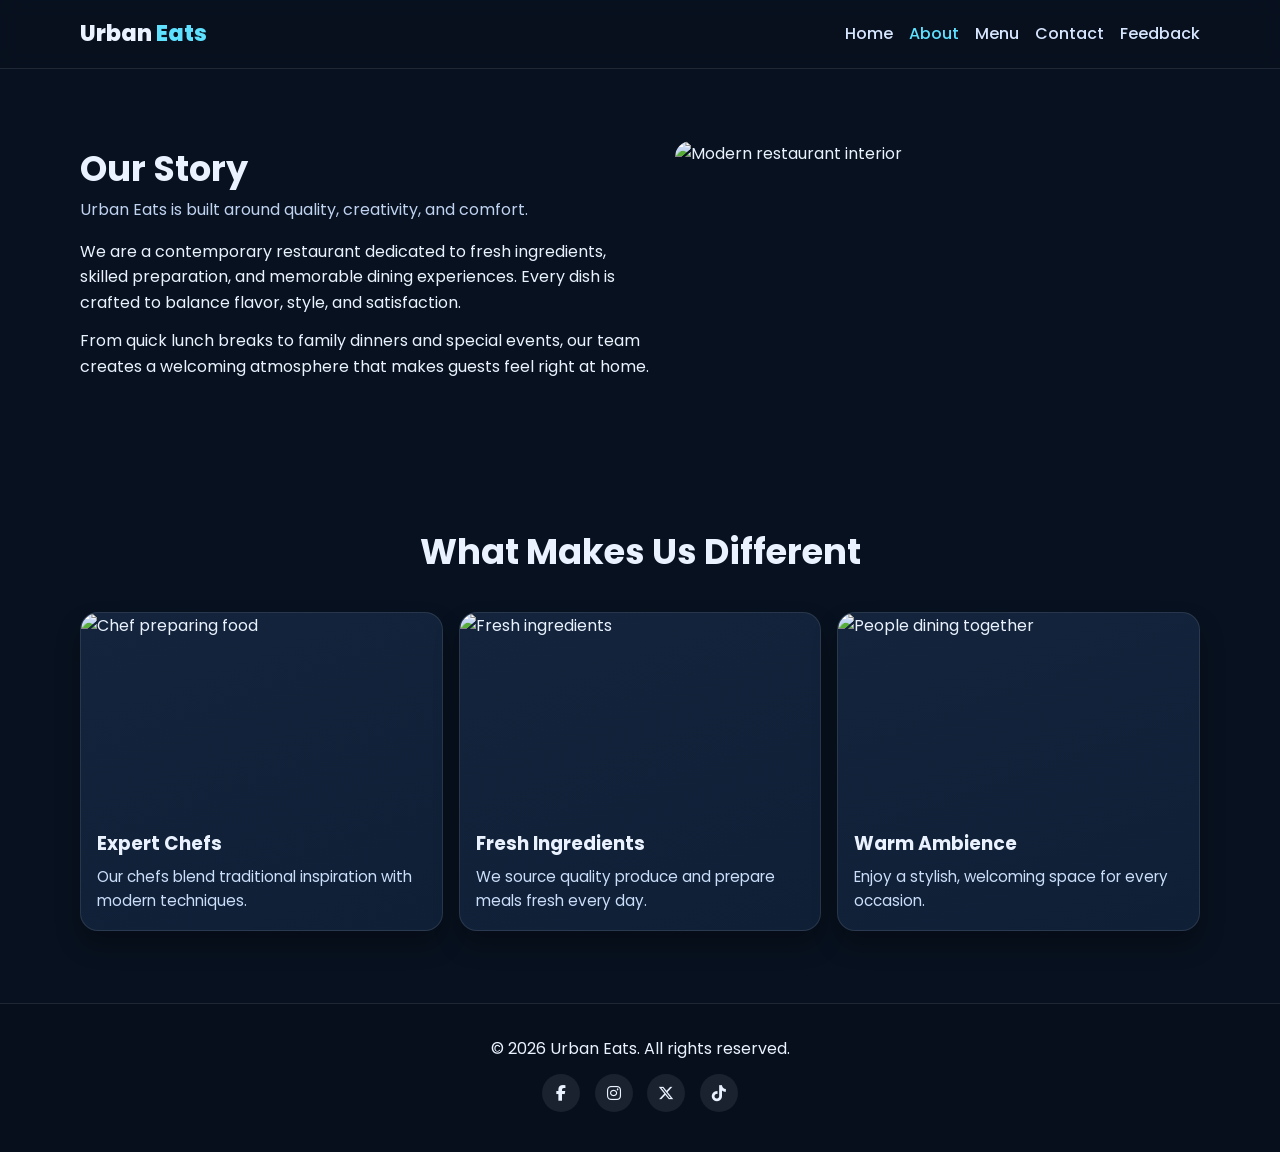
==== about.html @ 398f668c "done" ====
<!DOCTYPE html>
<html lang="en">
<head>
  <meta charset="UTF-8">
  <meta name="viewport" content="width=device-width, initial-scale=1.0">
  <title>Urban Eats | About</title>
  <link rel="preconnect" href="https://fonts.googleapis.com">
  <link rel="preconnect" href="https://fonts.gstatic.com" crossorigin>
  <link href="https://fonts.googleapis.com/css2?family=Poppins:wght@400;500;600;700;800&display=swap" rel="stylesheet">
  <link rel="stylesheet" href="https://cdnjs.cloudflare.com/ajax/libs/font-awesome/6.5.2/css/all.min.css">
  <link rel="stylesheet" href="style.css">
</head>
<body>
  <header>
    <div class="container nav-wrap">
      <a class="brand" href="index.html">Urban <span>Eats</span></a>
      <nav>
        <a href="index.html">Home</a>
        <a class="active" href="about.html">About</a>
        <a href="menu.html">Menu</a>
        <a href="contact.html">Contact</a>
        <a href="feedback.html">Feedback</a>
      </nav>
    </div>
  </header>

  <main>
    <section class="section">
      <div class="container split">
        <div>
          <div class="section-title" style="text-align:left; margin-bottom:1rem;">
            <h2>Our Story</h2>
            <p>Urban Eats is built around quality, creativity, and comfort.</p>
          </div>
          <p>We are a contemporary restaurant dedicated to fresh ingredients, skilled preparation, and memorable dining experiences. Every dish is crafted to balance flavor, style, and satisfaction.</p>
          <p style="margin-top:0.8rem;">From quick lunch breaks to family dinners and special events, our team creates a welcoming atmosphere that makes guests feel right at home.</p>
        </div>
        <img src="https://images.unsplash.com/photo-1559339352-11d035aa65de?auto=format&fit=crop&w=1200&q=80" alt="Modern restaurant interior">
      </div>
    </section>

    <section class="section">
      <div class="container">
        <div class="section-title">
          <h2>What Makes Us Different</h2>
        </div>
        <div class="cards">
          <article class="card">
            <img src="https://images.unsplash.com/photo-1551218808-94e220e084d2?auto=format&fit=crop&w=900&q=80" alt="Chef preparing food">
            <div class="card-content">
              <h3>Expert Chefs</h3>
              <p>Our chefs blend traditional inspiration with modern techniques.</p>
            </div>
          </article>
          <article class="card">
            <img src="https://images.unsplash.com/photo-1521017432531-fbd92d768814?auto=format&fit=crop&w=900&q=80" alt="Fresh ingredients">
            <div class="card-content">
              <h3>Fresh Ingredients</h3>
              <p>We source quality produce and prepare meals fresh every day.</p>
            </div>
          </article>
          <article class="card">
            <img src="https://images.unsplash.com/photo-1424847651672-bf20a4b0982b?auto=format&fit=crop&w=900&q=80" alt="People dining together">
            <div class="card-content">
              <h3>Warm Ambience</h3>
              <p>Enjoy a stylish, welcoming space for every occasion.</p>
            </div>
          </article>
        </div>
      </div>
    </section>
  </main>

  <footer>
    <div class="container">
      <p>&copy; 2026 Urban Eats. All rights reserved.</p>
      <div class="social-icons">
        <a href="#" aria-label="Facebook"><i class="fab fa-facebook-f"></i></a>
        <a href="#" aria-label="Instagram"><i class="fab fa-instagram"></i></a>
        <a href="#" aria-label="X"><i class="fab fa-x-twitter"></i></a>
        <a href="#" aria-label="TikTok"><i class="fab fa-tiktok"></i></a>
      </div>
    </div>
  </footer>
</body>
</html>
---- style.css ----
:root {
  --bg: #08111f;
  --bg-soft: #0f1f36;
  --card: #13243c;
  --text: #eaf2ff;
  --muted: #bfd2f0;
  --primary: #5de1ff;
  --primary-strong: #4cb3ff;
  --border: rgba(255, 255, 255, 0.1);
}

* {
  margin: 0;
  padding: 0;
  box-sizing: border-box;
}

body {
  font-family: "Poppins", sans-serif;
  background: var(--bg);
  color: var(--text);
  line-height: 1.6;
}

a {
  text-decoration: none;
  color: inherit;
}

img {
  max-width: 100%;
  display: block;
}

.container {
  width: min(1120px, 92%);
  margin: 0 auto;
}

header {
  background: rgba(8, 17, 31, 0.88);
  border-bottom: 1px solid var(--border);
  position: sticky;
  top: 0;
  z-index: 1000;
  backdrop-filter: blur(10px);
}

.nav-wrap {
  padding: 1rem 0;
  display: flex;
  justify-content: space-between;
  align-items: center;
}

.brand {
  font-size: 1.4rem;
  font-weight: 800;
}

.brand span {
  color: var(--primary);
}

nav {
  display: flex;
  gap: 1rem;
  align-items: center;
  flex-wrap: wrap;
}

nav a {
  color: #d7e6ff;
  font-weight: 500;
  transition: color 0.2s ease;
}

nav a:hover,
nav a.active {
  color: var(--primary);
}

.btn {
  display: inline-flex;
  align-items: center;
  justify-content: center;
  border: none;
  border-radius: 999px;
  padding: 0.75rem 1.2rem;
  cursor: pointer;
  font-weight: 600;
}

.btn-primary {
  background: linear-gradient(135deg, var(--primary), var(--primary-strong));
  color: #04101e;
}

main {
  min-height: calc(100vh - 160px);
}

.hero {
  padding: 5.5rem 0 4.2rem;
  background:
    linear-gradient(100deg, rgba(8, 17, 31, 0.95), rgba(8, 17, 31, 0.7)),
    url("https://images.unsplash.com/photo-1517248135467-4c7edcad34c4?auto=format&fit=crop&w=1600&q=80")
      center/cover no-repeat;
}

.hero h1 {
  font-size: clamp(2rem, 5vw, 3.1rem);
  margin-bottom: 0.8rem;
}

.hero p {
  max-width: 680px;
  color: #d8e8ff;
}

.hero-actions {
  margin-top: 1.4rem;
  display: flex;
  gap: 0.8rem;
  flex-wrap: wrap;
}

.section {
  padding: 4.5rem 0;
}

.section-title {
  text-align: center;
  margin-bottom: 2rem;
}

.section-title h2 {
  font-size: clamp(1.6rem, 4vw, 2.2rem);
}

.section-title p {
  color: var(--muted);
}

.cards {
  display: grid;
  grid-template-columns: repeat(auto-fit, minmax(230px, 1fr));
  gap: 1rem;
}

.card {
  background: linear-gradient(160deg, var(--card), var(--bg-soft));
  border: 1px solid var(--border);
  border-radius: 18px;
  overflow: hidden;
  box-shadow: 0 14px 25px rgba(0, 0, 0, 0.25);
  transition: transform 0.25s ease, border-color 0.25s ease;
}

.card:hover {
  transform: translateY(-5px);
  border-color: rgba(93, 225, 255, 0.55);
}

.card img {
  width: 100%;
  height: 200px;
  object-fit: cover;
}

.card-content {
  padding: 1rem;
}

.card-content h3 {
  margin-bottom: 0.4rem;
}

.card-content p {
  color: #cadefa;
  font-size: 0.95rem;
}

.split {
  display: grid;
  grid-template-columns: 1.1fr 1fr;
  gap: 1.1rem;
  align-items: center;
}

.split img {
  border-radius: 16px;
  height: 100%;
  object-fit: cover;
}

.info-grid {
  display: grid;
  grid-template-columns: repeat(auto-fit, minmax(220px, 1fr));
  gap: 1rem;
}

.info-box {
  background: rgba(255, 255, 255, 0.03);
  border: 1px solid var(--border);
  border-radius: 14px;
  padding: 1rem;
}

.info-box h4 {
  color: #8fefff;
  margin-bottom: 0.3rem;
}

.form-card {
  background: linear-gradient(160deg, var(--card), var(--bg-soft));
  border: 1px solid var(--border);
  border-radius: 16px;
  padding: 1.2rem;
  max-width: 620px;
  margin: 0 auto;
}

label {
  display: block;
  margin-bottom: 0.3rem;
  font-weight: 500;
}

input,
textarea {
  width: 100%;
  background: rgba(255, 255, 255, 0.08);
  border: 1px solid rgba(255, 255, 255, 0.16);
  border-radius: 10px;
  color: var(--text);
  padding: 0.7rem 0.8rem;
  margin-bottom: 0.9rem;
  font-family: inherit;
}

textarea {
  min-height: 120px;
  resize: vertical;
}

footer {
  padding: 2rem 0 2.5rem;
  text-align: center;
  border-top: 1px solid var(--border);
  background: #070f1d;
}

.social-icons {
  margin-top: 0.8rem;
  display: flex;
  justify-content: center;
  gap: 0.9rem;
}

.social-icons a {
  width: 38px;
  height: 38px;
  display: grid;
  place-items: center;
  border-radius: 50%;
  background: rgba(255, 255, 255, 0.08);
}

@media (max-width: 840px) {
  .split {
    grid-template-columns: 1fr;
  }
}
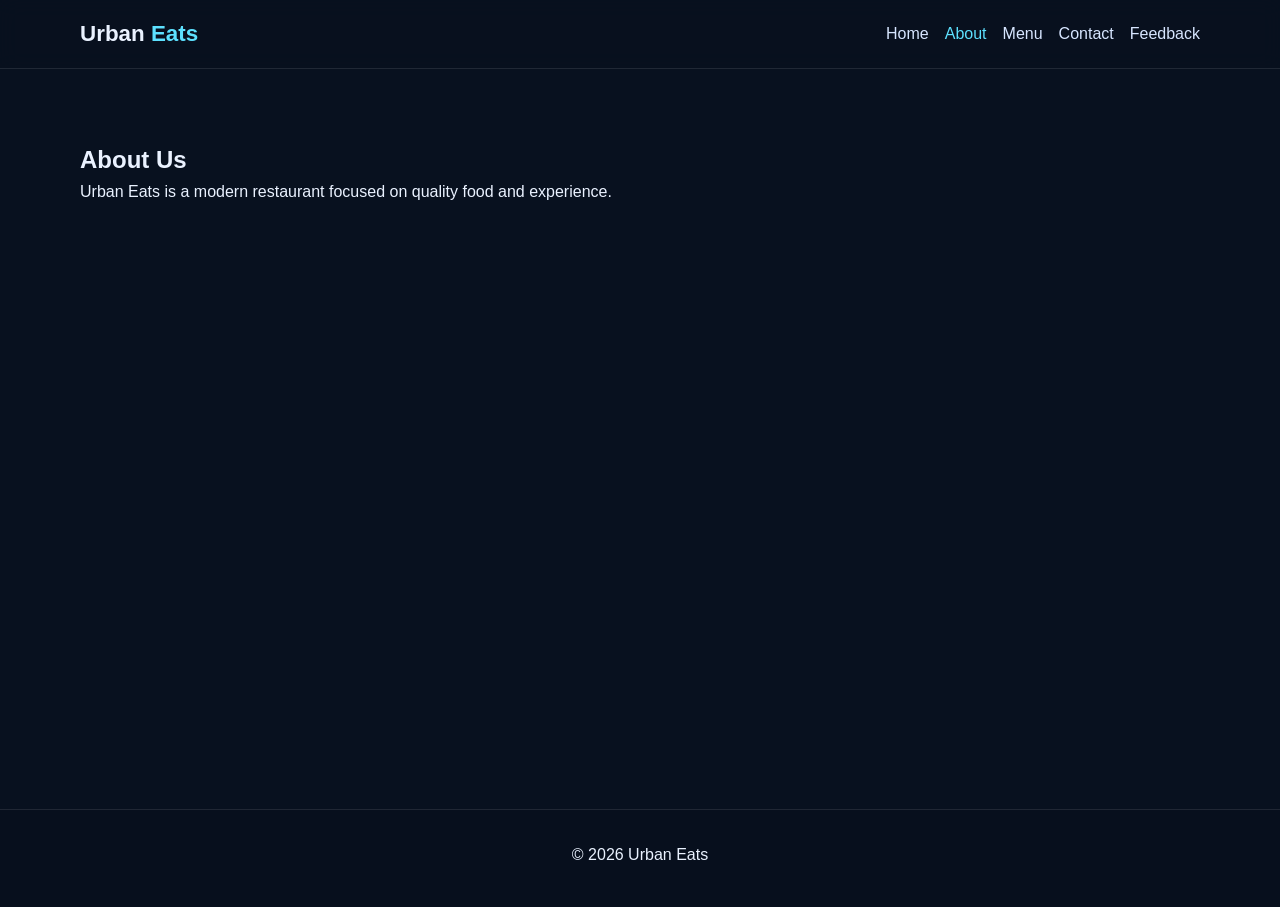
==== commit d3683e2e: "Revise About page layout and content Updated the structure and content of the About page, including " ====
--- a/about.html
+++ b/about.html
@@ -1,86 +1,39 @@
 <!DOCTYPE html>
 <html lang="en">
 <head>
-  <meta charset="UTF-8">
-  <meta name="viewport" content="width=device-width, initial-scale=1.0">
-  <title>Urban Eats | About</title>
-  <link rel="preconnect" href="https://fonts.googleapis.com">
-  <link rel="preconnect" href="https://fonts.gstatic.com" crossorigin>
-  <link href="https://fonts.googleapis.com/css2?family=Poppins:wght@400;500;600;700;800&display=swap" rel="stylesheet">
-  <link rel="stylesheet" href="https://cdnjs.cloudflare.com/ajax/libs/font-awesome/6.5.2/css/all.min.css">
-  <link rel="stylesheet" href="style.css">
+<meta charset="UTF-8">
+<meta name="viewport" content="width=device-width, initial-scale=1.0">
+<title>About</title>
+<link rel="stylesheet" href="style.css">
 </head>
+
 <body>
-  <header>
-    <div class="container nav-wrap">
-      <a class="brand" href="index.html">Urban <span>Eats</span></a>
-      <nav>
-        <a href="index.html">Home</a>
-        <a class="active" href="about.html">About</a>
-        <a href="menu.html">Menu</a>
-        <a href="contact.html">Contact</a>
-        <a href="feedback.html">Feedback</a>
-      </nav>
-    </div>
-  </header>
 
-  <main>
-    <section class="section">
-      <div class="container split">
-        <div>
-          <div class="section-title" style="text-align:left; margin-bottom:1rem;">
-            <h2>Our Story</h2>
-            <p>Urban Eats is built around quality, creativity, and comfort.</p>
-          </div>
-          <p>We are a contemporary restaurant dedicated to fresh ingredients, skilled preparation, and memorable dining experiences. Every dish is crafted to balance flavor, style, and satisfaction.</p>
-          <p style="margin-top:0.8rem;">From quick lunch breaks to family dinners and special events, our team creates a welcoming atmosphere that makes guests feel right at home.</p>
-        </div>
-        <img src="https://images.unsplash.com/photo-1559339352-11d035aa65de?auto=format&fit=crop&w=1200&q=80" alt="Modern restaurant interior">
-      </div>
-    </section>
+<header>
+<div class="container nav-wrap">
+<a class="brand" href="index.html">Urban <span>Eats</span></a>
 
-    <section class="section">
-      <div class="container">
-        <div class="section-title">
-          <h2>What Makes Us Different</h2>
-        </div>
-        <div class="cards">
-          <article class="card">
-            <img src="https://images.unsplash.com/photo-1551218808-94e220e084d2?auto=format&fit=crop&w=900&q=80" alt="Chef preparing food">
-            <div class="card-content">
-              <h3>Expert Chefs</h3>
-              <p>Our chefs blend traditional inspiration with modern techniques.</p>
-            </div>
-          </article>
-          <article class="card">
-            <img src="https://images.unsplash.com/photo-1521017432531-fbd92d768814?auto=format&fit=crop&w=900&q=80" alt="Fresh ingredients">
-            <div class="card-content">
-              <h3>Fresh Ingredients</h3>
-              <p>We source quality produce and prepare meals fresh every day.</p>
-            </div>
-          </article>
-          <article class="card">
-            <img src="https://images.unsplash.com/photo-1424847651672-bf20a4b0982b?auto=format&fit=crop&w=900&q=80" alt="People dining together">
-            <div class="card-content">
-              <h3>Warm Ambience</h3>
-              <p>Enjoy a stylish, welcoming space for every occasion.</p>
-            </div>
-          </article>
-        </div>
-      </div>
-    </section>
-  </main>
+<nav>
+<a href="index.html">Home</a>
+<a class="active" href="about.html">About</a>
+<a href="menu.html">Menu</a>
+<a href="contact.html">Contact</a>
+<a href="feedback.html">Feedback</a>
+</nav>
+</div>
+</header>
 
-  <footer>
-    <div class="container">
-      <p>&copy; 2026 Urban Eats. All rights reserved.</p>
-      <div class="social-icons">
-        <a href="#" aria-label="Facebook"><i class="fab fa-facebook-f"></i></a>
-        <a href="#" aria-label="Instagram"><i class="fab fa-instagram"></i></a>
-        <a href="#" aria-label="X"><i class="fab fa-x-twitter"></i></a>
-        <a href="#" aria-label="TikTok"><i class="fab fa-tiktok"></i></a>
-      </div>
-    </div>
-  </footer>
+<main class="section container">
+
+<h2>About Us</h2>
+<p>Urban Eats is a modern restaurant focused on quality food and experience.</p>
+
+</main>
+
+<footer>
+<p>© 2026 Urban Eats</p>
+</footer>
+
+<script src="script.js"></script>
 </body>
 </html>
